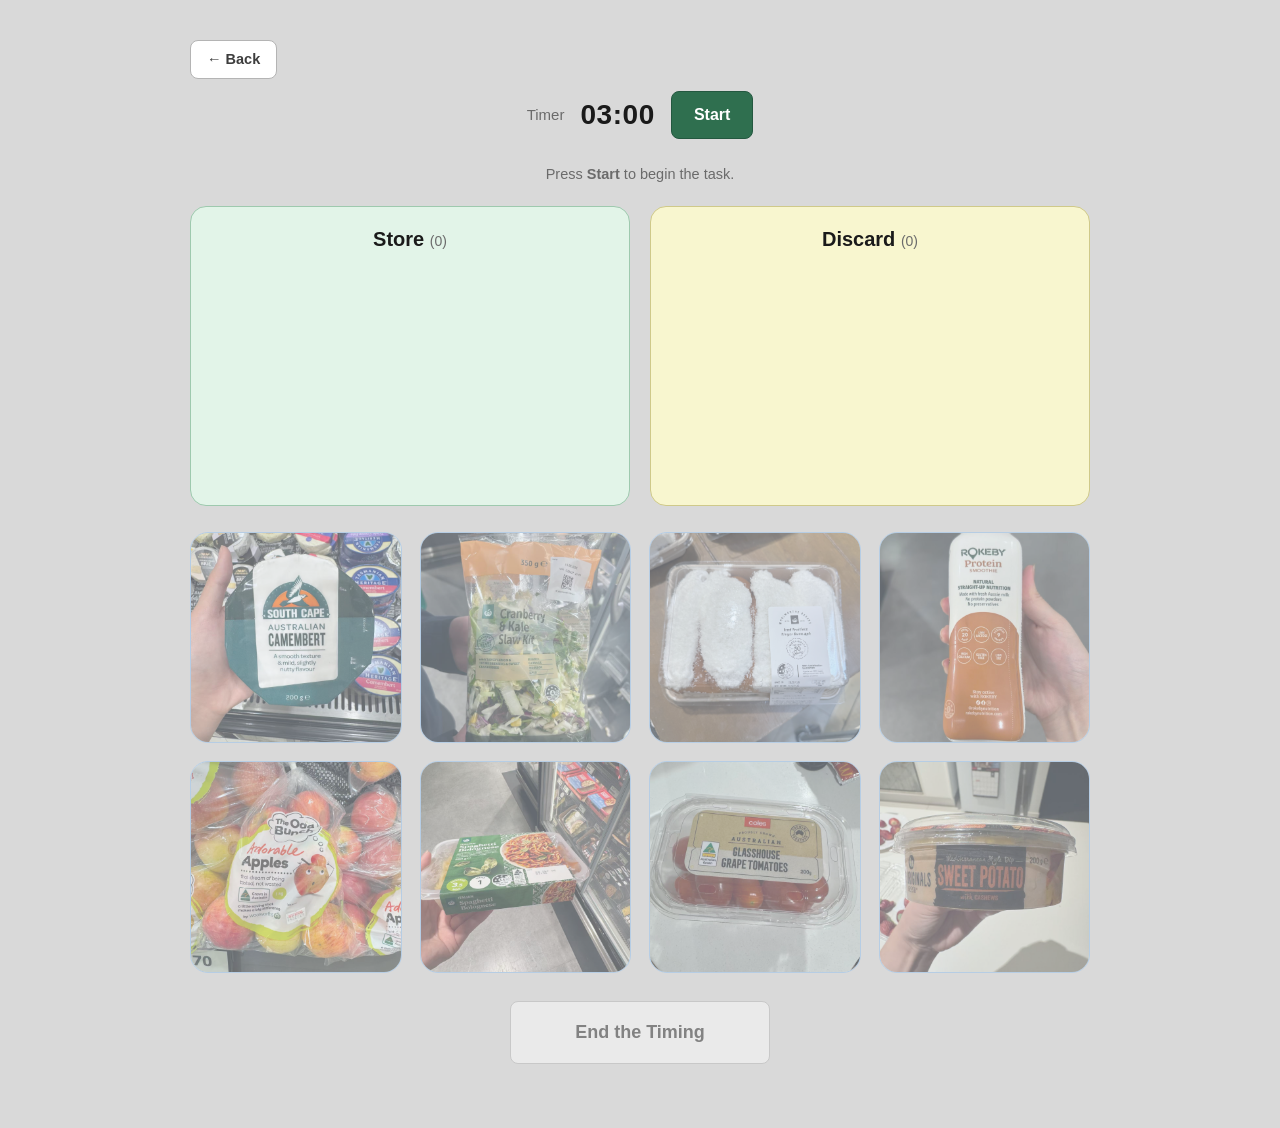
==== phase-a.html @ 905b849f "Add Food Rescue Sorting Study prototype Static A/B test for DECO6500 Group 32: Phase A judges produc" ====
<!DOCTYPE html>
<html lang="en">
<head>
  <meta charset="UTF-8">
  <meta name="viewport" content="width=device-width, initial-scale=1">
  <title>Phase A — Food Rescue Sorting Study</title>
  <link rel="stylesheet" href="styles.css">
  <link rel="stylesheet" href="phase.css">
</head>
<body data-phase="A">
  <main class="page page--test">

    <!-- ---------- Back to home (leaves the test without recording a result) ---------- -->
    <div class="page-nav">
      <a class="btn btn--back" href="index.html" id="back-btn">&larr; Back</a>
    </div>

    <!-- ---------- Timer ---------- -->
    <div class="timer-bar">
      <span class="timer-label">Timer</span>
      <span class="timer" id="timer">03:00</span>
      <button class="btn btn--primary" id="start-btn" type="button">Start</button>
    </div>

    <p class="status-line" id="status">Press <strong>Start</strong> to begin the task.</p>

    <!-- ---------- Sorting zones ---------- -->
    <div class="zone-row">
      <section class="drop-zone drop-zone--store">
        <h2>Store <span class="zone-count" id="store-count">(0)</span></h2>
        <div class="zone-items" id="zone-store"></div>
      </section>

      <section class="drop-zone drop-zone--discard">
        <h2>Discard <span class="zone-count" id="discard-count">(0)</span></h2>
        <div class="zone-items" id="zone-discard"></div>
      </section>
    </div>

    <!-- ---------- Product cards (filled by phase-a.js) ---------- -->
    <div class="tray" id="tray"></div>

    <!-- ---------- Finish ---------- -->
    <div class="test-actions">
      <button class="btn btn--wide" id="end-btn" type="button" disabled>End the Timing</button>
    </div>
  </main>

  <!-- ---------- Time-up dialog ---------- -->
  <div class="overlay" id="fail-overlay" hidden>
    <div class="modal" role="alertdialog" aria-modal="true" aria-labelledby="fail-title">
      <h2 id="fail-title">Task Failed</h2>
      <p>Time is up — the 3 minutes have run out before all cards were sorted.</p>
      <div class="modal-summary" id="fail-summary"></div>
      <div class="modal-actions">
        <button class="btn btn--primary" id="fail-home" type="button">Back to Home</button>
        <button class="btn" id="fail-retry" type="button">Try Again</button>
      </div>
    </div>
  </div>

  <!-- ---------- Result dialog ---------- -->
  <div class="overlay" id="result-overlay" hidden>
    <div class="modal" role="dialog" aria-modal="true" aria-labelledby="result-title">
      <h2 id="result-title">Phase A Complete</h2>
      <p id="result-note">Your results have been recorded.</p>
      <div class="modal-summary" id="result-summary"></div>
      <div class="modal-actions">
        <button class="btn btn--primary" id="result-home" type="button">Back to Home</button>
      </div>
      <p style="margin:14px 0 0;font-size:13px;color:#6b6b6b" id="result-countdown"></p>
    </div>
  </div>

  <!-- ---------- Confirm-early-finish dialog ---------- -->
  <div class="overlay" id="confirm-overlay" hidden>
    <div class="modal" role="dialog" aria-modal="true" aria-labelledby="confirm-title">
      <h2 id="confirm-title">Finish now?</h2>
      <p id="confirm-text">Some cards have not been sorted yet.</p>
      <div class="modal-actions">
        <button class="btn btn--primary" id="confirm-yes" type="button">Yes, finish</button>
        <button class="btn" id="confirm-no" type="button">Keep sorting</button>
      </div>
    </div>
  </div>

  <script src="shared.js"></script>
  <script src="phase-screen.js"></script>
</body>
</html>
---- styles.css ----
/* ==========================================================
   DECO6500 Group 32 — Food Rescue Sorting Study
   Shared stylesheet (used by index.html and the phase pages)
   ========================================================== */

:root {
  --bg: #d9d9d9;
  --surface: #ffffff;
  --surface-muted: #c9c9c9;
  --ink: #1a1a1a;
  --ink-soft: #3d3d3d;
  --ink-faint: #6b6b6b;
  --line: #b4b4b4;
  --accent-a: #2f6f4f;
  --accent-a-dark: #245840;
  --accent-b: #2f4f7f;
  --accent-b-dark: #243d63;
  --radius: 10px;
  --maxw: 760px;
}

* {
  box-sizing: border-box;
}

body {
  margin: 0;
  padding: 40px 20px 64px;
  background: var(--bg);
  color: var(--ink);
  font-family: "Segoe UI", "Helvetica Neue", Arial, "Microsoft YaHei", sans-serif;
  font-size: 16px;
  line-height: 1.6;
}

.page {
  max-width: var(--maxw);
  margin: 0 auto;
}

/* ---------- Header ---------- */

.page-title {
  margin: 0 0 4px;
  font-size: 30px;
  line-height: 1.25;
  letter-spacing: -0.01em;
}

.page-subtitle {
  margin: 0 0 28px;
  color: var(--ink-faint);
  font-size: 15px;
}

/* ---------- Instruction blocks ---------- */

.instructions {
  background: var(--surface);
  border: 1px solid var(--line);
  border-radius: var(--radius);
  padding: 24px 26px;
  margin-bottom: 20px;
}

.instructions h2 {
  margin: 0 0 12px;
  font-size: 19px;
}

.instructions h3 {
  margin: 22px 0 8px;
  font-size: 16px;
}

.instructions p {
  margin: 0 0 12px;
  color: var(--ink-soft);
}

.instructions p:last-child,
.instructions ul:last-child,
.instructions ol:last-child {
  margin-bottom: 0;
}

.instructions ul,
.instructions ol {
  margin: 0 0 12px;
  padding-left: 22px;
  color: var(--ink-soft);
}

.instructions li {
  margin-bottom: 8px;
}

.instructions li:last-child {
  margin-bottom: 0;
}

/* The two sorting destinations, described as a small definition list */
.zones {
  display: grid;
  gap: 12px;
  grid-template-columns: 1fr 1fr;
  margin: 0 0 16px;
}

.zone {
  border: 1px solid var(--line);
  border-radius: 8px;
  padding: 14px 16px;
  background: #f6f6f6;
}

.zone .zone-name {
  display: block;
  margin-bottom: 4px;
  font-weight: 700;
}

.zone p {
  margin: 0;
  font-size: 14.5px;
}

.note {
  margin-top: 16px;
  padding: 12px 14px;
  border-left: 3px solid var(--ink-faint);
  background: #f0f0f0;
  border-radius: 0 8px 8px 0;
  font-size: 14.5px;
  color: var(--ink-soft);
}

kbd,
.ui-label {
  font-family: inherit;
  font-weight: 700;
  color: var(--ink);
}

/* ---------- Phase buttons ---------- */

.phase-choice {
  display: grid;
  gap: 18px;
  margin-top: 32px;
}

.phase-btn {
  display: block;
  width: 100%;
  padding: 30px 26px;
  border: 1px solid var(--line);
  border-radius: var(--radius);
  background: var(--surface-muted);
  color: var(--ink);
  font: inherit;
  text-align: center;
  text-decoration: none;
  cursor: pointer;
  transition: transform 0.12s ease, box-shadow 0.12s ease, background 0.12s ease;
}

.phase-btn:hover,
.phase-btn:focus-visible {
  background: #bfbfbf;
  transform: translateY(-2px);
  box-shadow: 0 6px 16px rgba(0, 0, 0, 0.16);
  outline: none;
}

.phase-btn:active {
  transform: translateY(0);
  box-shadow: none;
}

.phase-btn .phase-name {
  display: block;
  font-size: 28px;
  font-weight: 700;
  letter-spacing: 0.01em;
}

.phase-btn .phase-hint {
  display: block;
  margin-top: 6px;
  font-size: 14.5px;
  color: var(--ink-soft);
}

.phase-btn--a:hover,
.phase-btn--a:focus-visible {
  border-color: var(--accent-a);
}

.phase-btn--b:hover,
.phase-btn--b:focus-visible {
  border-color: var(--accent-b);
}

.page-footer {
  margin-top: 36px;
  text-align: center;
  font-size: 13px;
  color: var(--ink-faint);
}

/* ---------- Small screens ---------- */

@media (max-width: 560px) {
  body {
    padding: 24px 14px 48px;
  }

  .page-title {
    font-size: 24px;
  }

  .instructions {
    padding: 18px;
  }

  .zones {
    grid-template-columns: 1fr;
  }

  .phase-btn {
    padding: 24px 18px;
  }

  .phase-btn .phase-name {
    font-size: 24px;
  }
}
---- phase.css ----
/* ==========================================================
   DECO6500 Group 32 — Food Rescue Sorting Study
   Layout shared by the Phase A / Phase B test screens.
   Depends on the design tokens declared in styles.css.
   ========================================================== */

:root {
  --zone-store: #e2f4e8;
  --zone-store-line: #9ec9ae;
  --zone-discard: #f8f6cf;
  --zone-discard-line: #cfc98a;
  --slot: #e0ecf8;
  --slot-line: #b6cde4;
}

.page--test {
  max-width: 900px;
}

/* ---------- Timer bar ---------- */

.timer-bar {
  display: flex;
  align-items: center;
  justify-content: center;
  gap: 16px;
  margin-bottom: 24px;
}

.timer {
  font-size: 28px;
  font-weight: 700;
  letter-spacing: 0.02em;
  font-variant-numeric: tabular-nums;
}

.timer--running {
  color: var(--accent-a-dark);
}

.timer--warning {
  color: #a3341f;
}

.timer-label {
  font-size: 15px;
  color: var(--ink-faint);
}

/* ---------- Buttons ---------- */

.btn {
  padding: 10px 22px;
  border: 1px solid var(--line);
  border-radius: 8px;
  background: var(--surface);
  color: var(--ink);
  font: inherit;
  font-weight: 600;
  cursor: pointer;
  transition: background 0.12s ease, box-shadow 0.12s ease, transform 0.12s ease;
}

.btn:hover:not(:disabled) {
  background: #f0f0f0;
  box-shadow: 0 2px 8px rgba(0, 0, 0, 0.12);
}

.btn:active:not(:disabled) {
  transform: translateY(1px);
  box-shadow: none;
}

.btn:disabled {
  opacity: 0.45;
  cursor: not-allowed;
}

.btn--primary {
  background: var(--accent-a);
  border-color: var(--accent-a-dark);
  color: #fff;
}

.btn--primary:hover:not(:disabled) {
  background: var(--accent-a-dark);
}

.btn--store {
  background: var(--zone-store);
  border-color: var(--zone-store-line);
}

.btn--discard {
  background: var(--zone-discard);
  border-color: var(--zone-discard-line);
}

.btn--wide {
  min-width: 260px;
  padding: 16px 28px;
  font-size: 18px;
}

/* ---------- Sorting zones ---------- */

.zone-row {
  display: grid;
  grid-template-columns: 1fr 1fr;
  gap: 20px;
  margin-bottom: 26px;
}

.drop-zone {
  min-height: 300px;
  border-radius: 16px;
  padding: 16px;
  display: flex;
  flex-direction: column;
}

.drop-zone--store {
  background: var(--zone-store);
  border: 1px solid var(--zone-store-line);
}

.drop-zone--discard {
  background: var(--zone-discard);
  border: 1px solid var(--zone-discard-line);
}

.drop-zone h2 {
  margin: 0 0 12px;
  text-align: center;
  font-size: 20px;
}

.drop-zone .zone-count {
  font-size: 14px;
  font-weight: 400;
  color: var(--ink-faint);
}

.zone-items {
  flex: 1;
  display: grid;
  grid-template-columns: repeat(auto-fill, minmax(76px, 1fr));
  grid-auto-rows: 76px;
  gap: 10px;
  align-content: start;
}

/* ---------- Card tray ---------- */

.tray {
  display: grid;
  grid-template-columns: repeat(4, 1fr);
  gap: 18px;
  margin-bottom: 28px;
}

.slot {
  aspect-ratio: 1 / 1;
  background: var(--slot);
  border: 1px solid var(--slot-line);
  border-radius: 18px;
  padding: 0;
  overflow: hidden;
  display: flex;
  align-items: center;
  justify-content: center;
}

.slot--empty {
  background: #e8eff6;
  border-style: dashed;
}

/* ---------- Product cards ---------- */

.card {
  width: 100%;
  height: 100%;
  border: 0;
  border-radius: 14px;
  background: transparent;
  padding: 0;
  font: inherit;
  color: var(--ink);
  cursor: pointer;
  display: flex;
  flex-direction: column;
  align-items: center;
  justify-content: center;
  gap: 4px;
  transition: transform 0.12s ease, filter 0.12s ease;
}

.card:hover:not(:disabled),
.card:focus-visible:not(:disabled) {
  transform: scale(1.05);
  outline: none;
  filter: drop-shadow(0 3px 8px rgba(0, 0, 0, 0.22));
}

.card:disabled {
  cursor: not-allowed;
  opacity: 0.55;
}

.card img {
  width: 100%;
  height: 100%;
  object-fit: cover;
}

/* Shown until a real product photo is dropped into the slot */
.card .card-placeholder {
  font-size: 12px;
  line-height: 1.3;
  text-align: center;
  color: var(--ink-faint);
  padding: 4px;
}

/* Cards sitting inside a sorting zone are rendered smaller */
.zone-items .card {
  background: rgba(255, 255, 255, 0.75);
  border: 1px solid rgba(0, 0, 0, 0.08);
  border-radius: 12px;
  overflow: hidden;
}

.zone-empty-hint {
  margin: auto;
  color: var(--ink-faint);
  font-size: 14px;
}

/* ---------- Footer action ---------- */

.test-actions {
  display: flex;
  justify-content: center;
}

.status-line {
  margin: 0 0 20px;
  text-align: center;
  font-size: 14.5px;
  color: var(--ink-faint);
  min-height: 1.4em;
}

/* ---------- Modal ---------- */

.overlay[hidden] {
  display: none !important;
}

.overlay {
  position: fixed;
  inset: 0;
  background: rgba(0, 0, 0, 0.45);
  display: flex;
  align-items: center;
  justify-content: center;
  padding: 20px;
  z-index: 50;
}

.modal {
  background: var(--surface);
  border-radius: 14px;
  padding: 26px 28px;
  width: 100%;
  max-width: 420px;
  box-shadow: 0 18px 44px rgba(0, 0, 0, 0.3);
  text-align: center;
}

.modal h2 {
  margin: 0 0 6px;
  font-size: 22px;
}

.modal p {
  margin: 0 0 18px;
  color: var(--ink-soft);
}

.modal-figure {
  width: 190px;
  height: 190px;
  margin: 0 auto 18px;
  background: var(--slot);
  border: 1px solid var(--slot-line);
  border-radius: 16px;
  display: flex;
  align-items: center;
  justify-content: center;
  padding: 10px;
}

.modal-figure img {
  max-width: 100%;
  max-height: 100%;
  object-fit: contain;
}

.modal-actions {
  display: flex;
  gap: 12px;
  justify-content: center;
  flex-wrap: wrap;
}

.modal-summary {
  text-align: left;
  margin: 0 0 18px;
  padding: 14px 16px;
  background: #f4f4f4;
  border-radius: 10px;
  font-size: 15px;
}

.modal-summary div {
  display: flex;
  justify-content: space-between;
  gap: 12px;
  padding: 3px 0;
}

.modal-summary span:last-child {
  font-weight: 700;
}

/* ---------- Small screens ---------- */

@media (max-width: 620px) {
  .tray {
    grid-template-columns: repeat(2, 1fr);
    gap: 12px;
  }

  .zone-row {
    grid-template-columns: 1fr;
  }

  .drop-zone {
    min-height: 200px;
  }

  .timer-bar {
    flex-wrap: wrap;
  }
}

/* ---------- Back to home ---------- */

.page-nav {
  display: flex;
  margin-bottom: 12px;
}

.btn--back {
  padding: 7px 16px;
  font-size: 14.5px;
  font-weight: 600;
  text-decoration: none;
  color: var(--ink-soft);
  display: inline-block;
}

.btn--back:hover {
  color: var(--ink);
}

/* ==========================================================
   Product screen (product.html)
   ========================================================== */

.page--product {
  max-width: 720px;
}

.product-intro {
  margin: 0 0 18px;
  color: #6b5cd6;
  font-size: 17px;
  font-weight: 600;
  line-height: 1.5;
}

.scenario-card {
  background: var(--slot);
  border: 1px solid var(--slot-line);
  border-radius: 20px;
  padding: 24px 24px 28px;
  text-align: center;
}

.scenario-title {
  margin: 0 0 6px;
  font-size: 23px;
}

.scenario-date {
  margin: 0 0 20px;
  font-size: 16px;
  font-weight: 700;
}

/* ---------- Main photo with its four close-up buttons ---------- */

.product-figure {
  position: relative;
  width: 100%;
  max-width: 340px;
  margin: 0 auto 24px;
}

.product-photo {
  display: block;
  width: 100%;
  border-radius: 12px;
}

.hotspot {
  position: absolute;
  width: 36px;
  height: 36px;
  padding: 0;
  border: 2px solid #fff;
  border-radius: 50%;
  background: #2f6fd0;
  color: #fff;
  font: inherit;
  font-weight: 700;
  font-size: 15px;
  line-height: 1;
  cursor: pointer;
  box-shadow: 0 2px 7px rgba(0, 0, 0, 0.32);
  transform: translate(-50%, -50%);
  transition: transform 0.12s ease, background 0.12s ease;
}

.hotspot:hover,
.hotspot:focus-visible {
  background: #24559f;
  transform: translate(-50%, -50%) scale(1.16);
  outline: none;
}

/* The circles sit around the photo — their positions are decorative and do not
   have to match the part of the product each close-up shows. */
.hotspot--1 { top: 7%;  left: 50%; }
.hotspot--2 { top: 38%; left: 89%; }
.hotspot--3 { top: 52%; left: 11%; }
.hotspot--4 { top: 79%; left: 85%; }

/* ---------- Decision buttons ---------- */

.decision-actions {
  display: flex;
  gap: 18px;
  justify-content: center;
}

.btn--decision {
  min-width: 132px;
  padding: 14px 24px;
  font-size: 17px;
}

.decision-current {
  margin: 16px 0 0;
  font-size: 14px;
  color: var(--ink-faint);
}

/* ---------- Close-up viewer ---------- */

.overlay--detail {
  background: rgba(0, 0, 0, 0.72);
  overflow: auto;
}

.detail-photo {
  max-width: 92vw;
  max-height: 82vh;
  border-radius: 10px;
  background: #fff;
  cursor: zoom-in;
}

/* A second click magnifies the photo; the overlay then scrolls. */
.detail-photo.zoomed {
  max-width: none;
  max-height: none;
  width: 170vw;
  border-radius: 0;
  cursor: zoom-out;
}

.detail-close {
  position: fixed;
  top: 16px;
  right: 20px;
  width: 42px;
  height: 42px;
  padding: 0;
  border: 0;
  border-radius: 50%;
  background: rgba(255, 255, 255, 0.92);
  color: var(--ink);
  font-size: 26px;
  line-height: 1;
  cursor: pointer;
  z-index: 60;
}

.detail-close:hover {
  background: #fff;
}

body.no-scroll {
  overflow: hidden;
}

/* ==========================================================
   Phase B — the app's product card
   ========================================================== */

.scenario-card--b {
  text-align: left;
}

.scenario-card--b .scenario-title {
  text-align: center;
  margin-bottom: 18px;
}

.app-heading {
  margin: 0 0 12px;
  font-size: 19px;
}

.app-layout {
  display: grid;
  grid-template-columns: minmax(0, 1fr) 150px;
  gap: 16px;
  align-items: start;
}

/* The phone-screenshot panel */
.app-card {
  background: #d4d4d4;
  border: 1px solid #b9b9b9;
  border-radius: 18px;
  padding: 18px;
}

.app-photo {
  height: 210px;
  display: flex;
  align-items: center;
  justify-content: center;
  margin-bottom: 16px;
}

.app-photo img {
  max-width: 100%;
  max-height: 100%;
  object-fit: contain;
}

.app-info {
  margin: 0 0 14px;
  font-size: 14.5px;
}

.app-info div {
  display: flex;
  gap: 6px;
  padding: 1px 0;
}

.app-info dt {
  font-weight: 600;
}

.app-info dd {
  margin: 0;
}

.app-suggestion {
  margin: 0 0 4px;
  font-size: 17px;
  font-weight: 700;
  line-height: 1.35;
}

.app-suggestion strong {
  font-size: 19px;
}

.app-suggestion-note {
  margin: 0 0 4px;
  font-size: 13px;
  font-weight: 600;
  color: #7a4a12;
}

.app-actions {
  display: flex;
  gap: 14px;
  margin-top: 16px;
}

.btn--dark {
  background: #1f1f1f;
  border-color: #1f1f1f;
  color: #fff;
  min-width: 108px;
}

.btn--dark:hover:not(:disabled) {
  background: #383838;
  color: #fff;
}

/* The four close-ups beside the card */
.app-thumbs {
  display: grid;
  gap: 12px;
}

.app-thumb {
  height: 104px;
  padding: 0;
  border: 1px solid #c4c4c4;
  border-radius: 6px;
  background: #d8d8d8;
  overflow: hidden;
  cursor: pointer;
  transition: transform 0.12s ease, box-shadow 0.12s ease;
}

.app-thumb img {
  width: 100%;
  height: 100%;
  object-fit: cover;
  display: block;
}

.app-thumb:hover,
.app-thumb:focus-visible {
  transform: scale(1.03);
  box-shadow: 0 4px 12px rgba(0, 0, 0, 0.24);
  outline: none;
}

/* ---------- Feedback dialog ---------- */

.feedback-modal {
  max-width: 380px;
  text-align: left;
  background: #d4d4d4;
  padding: 20px;
}

.feedback-back {
  border: 0;
  background: none;
  padding: 0 0 14px;
  font: inherit;
  font-weight: 600;
  color: #6f6f6f;
  cursor: pointer;
}

.feedback-back:hover {
  color: var(--ink);
}

.feedback-label {
  display: block;
  margin-bottom: 8px;
  font-weight: 700;
}

.feedback-modal textarea {
  width: 100%;
  padding: 12px;
  border: 1px solid #b9b9b9;
  border-radius: 4px;
  background: #fff;
  font: inherit;
  resize: vertical;
}

.feedback-modal textarea.needs-text {
  border-color: #a3341f;
}

.feedback-hint {
  margin: 12px 0 18px;
  font-size: 14px;
  color: var(--ink-soft);
}

/* ---------- Change log on the home page ---------- */

.log-actions {
  display: flex;
  justify-content: center;
  margin-top: 26px;
}

.modal--wide {
  max-width: 560px;
  text-align: left;
}

.modal--wide h2,
.modal--wide > p {
  text-align: center;
}

.log-list {
  max-height: 46vh;
  overflow-y: auto;
  margin-bottom: 18px;
}

.log-item {
  padding: 12px 14px;
  margin-bottom: 10px;
  background: #f4f4f4;
  border-left: 3px solid var(--accent-b);
  border-radius: 0 8px 8px 0;
}

.log-item-head {
  font-weight: 700;
}

.log-item-meta {
  margin-top: 2px;
  font-size: 12.5px;
  color: var(--ink-faint);
}

.log-item-reason {
  margin: 8px 0 0;
  font-size: 14.5px;
  color: var(--ink-soft);
  white-space: pre-wrap;
}

.log-empty {
  margin: 0;
  padding: 18px;
  text-align: center;
  color: var(--ink-faint);
}

/* ---------- Small screens ---------- */

@media (max-width: 620px) {
  .app-layout {
    grid-template-columns: 1fr;
  }

  .app-thumbs {
    grid-template-columns: repeat(4, 1fr);
  }

  .app-thumb {
    height: 80px;
  }
}

/* ---------- Test history table ---------- */

.log-actions {
  gap: 14px;
  flex-wrap: wrap;
}

.modal--table {
  max-width: min(94vw, 940px);
  text-align: left;
}

.modal--table h2,
.modal--table > p {
  text-align: center;
}

.table-scroll {
  max-height: 52vh;
  overflow: auto;
  margin-bottom: 18px;
  border: 1px solid var(--line);
  border-radius: 8px;
}

.history-table {
  border-collapse: collapse;
  width: 100%;
  font-size: 13.5px;
  white-space: nowrap;
}

.history-table th {
  position: sticky;
  top: 0;
  background: #1f6b73;
  color: #fff;
  font-weight: 700;
  text-align: left;
  padding: 9px 12px;
}

.history-table td {
  padding: 8px 12px;
  border-top: 1px solid #e2e2e2;
}

.history-table tr:nth-child(even) td {
  background: #f7f7f7;
}

.history-row--timeout td {
  color: #a3341f;
}
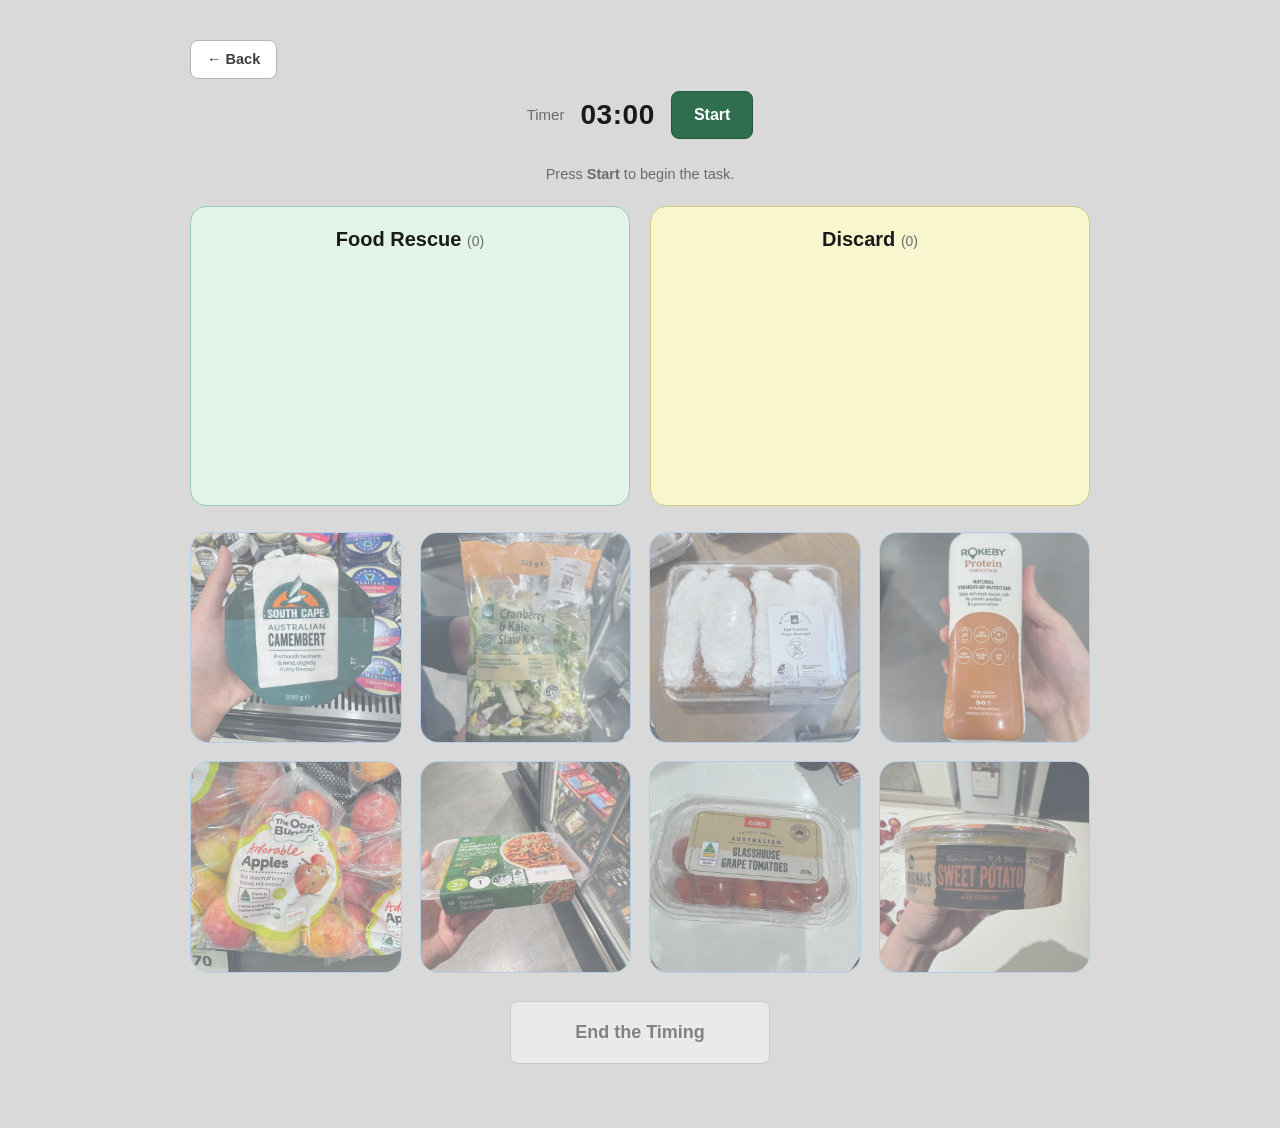
==== commit cc43ac28: "Version 2 - Initialize" ====
--- a/phase-a.html
+++ b/phase-a.html
@@ -23,11 +23,12 @@
     </div>
 
     <p class="status-line" id="status">Press <strong>Start</strong> to begin the task.</p>
+    <p class="overtime-banner" id="overtime-banner" hidden>&#9200; Time's up &mdash; please finish sorting as soon as possible.</p>
 
     <!-- ---------- Sorting zones ---------- -->
     <div class="zone-row">
       <section class="drop-zone drop-zone--store">
-        <h2>Store <span class="zone-count" id="store-count">(0)</span></h2>
+        <h2>Food Rescue <span class="zone-count" id="store-count">(0)</span></h2>
         <div class="zone-items" id="zone-store"></div>
       </section>
 
@@ -45,19 +46,6 @@
       <button class="btn btn--wide" id="end-btn" type="button" disabled>End the Timing</button>
     </div>
   </main>
-
-  <!-- ---------- Time-up dialog ---------- -->
-  <div class="overlay" id="fail-overlay" hidden>
-    <div class="modal" role="alertdialog" aria-modal="true" aria-labelledby="fail-title">
-      <h2 id="fail-title">Task Failed</h2>
-      <p>Time is up — the 3 minutes have run out before all cards were sorted.</p>
-      <div class="modal-summary" id="fail-summary"></div>
-      <div class="modal-actions">
-        <button class="btn btn--primary" id="fail-home" type="button">Back to Home</button>
-        <button class="btn" id="fail-retry" type="button">Try Again</button>
-      </div>
-    </div>
-  </div>
 
   <!-- ---------- Result dialog ---------- -->
   <div class="overlay" id="result-overlay" hidden>
--- a/styles.css
+++ b/styles.css
@@ -55,6 +55,61 @@
 
 /* ---------- Instruction blocks ---------- */
 
+.study-documents {
+  display: grid;
+  grid-template-columns: repeat(auto-fit, minmax(260px, 340px));
+  justify-content: center;
+  gap: 16px;
+  margin-bottom: 20px;
+}
+
+.study-document {
+  display: flex;
+  flex-direction: column;
+  padding: 20px 24px;
+  border: 1px solid var(--line);
+  border-radius: var(--radius);
+  background: var(--surface);
+}
+
+.study-document h2 {
+  margin: 0 0 12px;
+  font-size: 19px;
+}
+
+.study-document p {
+  margin: 0 0 20px;
+}
+
+.study-document .btn {
+  max-width: 100%;
+  white-space: normal;
+  /* Anchors the button to the card's bottom edge regardless of how many
+     lines the description above it wraps to, so both cards' buttons line
+     up at the same height. */
+  margin-top: auto;
+}
+
+.study-document--completed {
+  background: #e8e8e8;
+  color: #626262;
+  border-color: #bdbdbd;
+}
+
+.study-document--completed .btn:disabled {
+  background: #d0d0d0;
+  color: #555;
+  border-color: #b0b0b0;
+  opacity: 1;
+  cursor: default;
+  transform: none;
+  box-shadow: none;
+}
+
+#study-next-steps[hidden] {
+  display: none;
+}
+
 .instructions {
   background: var(--surface);
   border: 1px solid var(--line);
@@ -66,6 +121,38 @@
 .instructions h2 {
   margin: 0 0 12px;
   font-size: 19px;
+}
+
+.participant-entry label {
+  display: block;
+  margin-bottom: 10px;
+}
+
+.participant-entry .participant-note {
+  margin: -4px 0 10px;
+  font-size: 13px;
+  font-style: italic;
+  color: var(--ink-faint);
+}
+
+.participant-entry input {
+  display: block;
+  width: 100%;
+  max-width: 400px;
+  padding: 12px 14px;
+  border: 1px solid var(--line);
+  border-radius: 8px;
+  font: inherit;
+}
+
+.participant-entry input:focus-visible {
+  outline: 2px solid var(--accent-a);
+  outline-offset: 2px;
+}
+
+.participant-entry #participant-status {
+  margin-top: 10px;
+  font-size: 14px;
 }
 
 .instructions h3 {
@@ -97,6 +184,11 @@
 
 .instructions li:last-child {
   margin-bottom: 0;
+}
+
+.instructions .feedback-instruction,
+.instructions .feedback-instruction .ui-label {
+  color: #c45500;
 }
 
 /* The two sorting destinations, described as a small definition list */
@@ -144,6 +236,22 @@
 
 /* ---------- Phase buttons ---------- */
 
+.instructions-acknowledgement {
+  margin-top: 24px;
+  padding-top: 20px;
+  border-top: 1px solid var(--line);
+}
+
+.instructions-acknowledgement .acknowledgement-status {
+  margin-top: 12px;
+  font-size: 14px;
+}
+
+.instructions-acknowledgement .btn {
+  white-space: normal;
+  max-width: 100%;
+}
+
 .phase-choice {
   display: grid;
   gap: 18px;
@@ -202,6 +310,15 @@
   border-color: var(--accent-b);
 }
 
+.phase-btn[aria-disabled="true"] {
+  opacity: 0.45;
+  cursor: not-allowed;
+  background: var(--surface-muted);
+  border-color: var(--line);
+  transform: none;
+  box-shadow: none;
+}
+
 .page-footer {
   margin-top: 36px;
   text-align: center;
--- a/phase.css
+++ b/phase.css
@@ -40,6 +40,16 @@
 
 .timer--warning {
   color: #a3341f;
+}
+
+.timer--overtime {
+  color: #a3341f;
+  animation: overtime-pulse 1.2s ease-in-out infinite;
+}
+
+@keyframes overtime-pulse {
+  0%, 100% { opacity: 1; }
+  50% { opacity: 0.55; }
 }
 
 .timer-label {
@@ -86,6 +96,17 @@
   background: var(--accent-a-dark);
 }
 
+.btn--danger {
+  background: #fdeceb;
+  border-color: #a3341f;
+  color: #7a1f0e;
+}
+
+.btn--danger:hover:not(:disabled) {
+  background: #a3341f;
+  color: #fff;
+}
+
 .btn--store {
   background: var(--zone-store);
   border-color: var(--zone-store-line);
@@ -250,6 +271,77 @@
   font-size: 14.5px;
   color: var(--ink-faint);
   min-height: 1.4em;
+}
+
+/* Non-blocking overtime notice: obvious, but the task stays fully usable. */
+.overtime-banner {
+  margin: -8px 0 20px;
+  padding: 10px 16px;
+  text-align: center;
+  font-size: 15px;
+  font-weight: 700;
+  color: #7a1f0e;
+  background: #fdeceb;
+  border: 1px solid #a3341f;
+  border-radius: 8px;
+}
+
+/* ---------- Reset for Next Participant ---------- */
+.reset-warning {
+  font-weight: 700;
+  color: #7a1f0e;
+  background: #fdeceb;
+  border: 1px solid #a3341f;
+  border-radius: 8px;
+  padding: 10px 14px;
+}
+
+.reset-confirm-label {
+  display: block;
+  margin: 16px 0 6px;
+  font-size: 14px;
+  font-weight: 600;
+}
+
+.reset-confirm-input {
+  width: 100%;
+  box-sizing: border-box;
+  padding: 10px 12px;
+  border: 1px solid var(--line);
+  border-radius: 8px;
+  font: inherit;
+}
+
+/* Extra breathing room for this particular modal — it packs a warning, a
+   label and an input in on top of the usual title/body/actions, so the
+   shared .modal spacing reads as too tight here. */
+.modal--reset {
+  padding: 32px 32px 28px;
+}
+
+.modal--reset h2 {
+  margin-bottom: 16px;
+}
+
+.modal--reset > p {
+  margin-bottom: 22px;
+  line-height: 1.55;
+}
+
+.modal--reset .reset-warning {
+  margin-bottom: 22px;
+}
+
+.modal--reset .reset-confirm-label {
+  margin: 0 0 10px;
+}
+
+.modal--reset .reset-confirm-input {
+  margin-bottom: 26px;
+}
+
+.modal--reset .modal-actions {
+  gap: 16px;
 }
 
 /* ---------- Modal ---------- */
@@ -594,6 +686,18 @@
   margin: 0;
 }
 
+.app-info dt.label-best-before,
+.app-info dd.label-best-before {
+  color: var(--accent-a-dark);
+  font-weight: 700;
+}
+
+.app-info dt.label-used-by,
+.app-info dd.label-used-by {
+  color: #a3341f;
+  font-weight: 700;
+}
+
 .app-suggestion {
   margin: 0 0 4px;
   font-size: 17px;
@@ -602,7 +706,17 @@
 }
 
 .app-suggestion strong {
-  font-size: 19px;
+  font-size: 26px;
+}
+
+.app-suggestion strong.suggestion-store,
+.feedback-hint strong.suggestion-store {
+  color: var(--accent-a-dark);
+}
+
+.app-suggestion strong.suggestion-discard,
+.feedback-hint strong.suggestion-discard {
+  color: #a3341f;
 }
 
 .app-suggestion-note {
@@ -718,6 +832,18 @@
   margin-top: 26px;
 }
 
+.export-status {
+  margin: 8px 0 0;
+  text-align: center;
+  font-size: 13px;
+  color: var(--ink-faint);
+}
+
+.phase-hint--done {
+  font-weight: 600;
+  color: var(--accent-a-dark);
+}
+
 .modal--wide {
   max-width: 560px;
   text-align: left;
@@ -829,6 +955,12 @@
   border-top: 1px solid #e2e2e2;
 }
 
+.history-table td.history-card-visits {
+  white-space: pre-line;
+  min-width: 260px;
+  line-height: 1.6;
+}
+
 .history-table tr:nth-child(even) td {
   background: #f7f7f7;
 }
